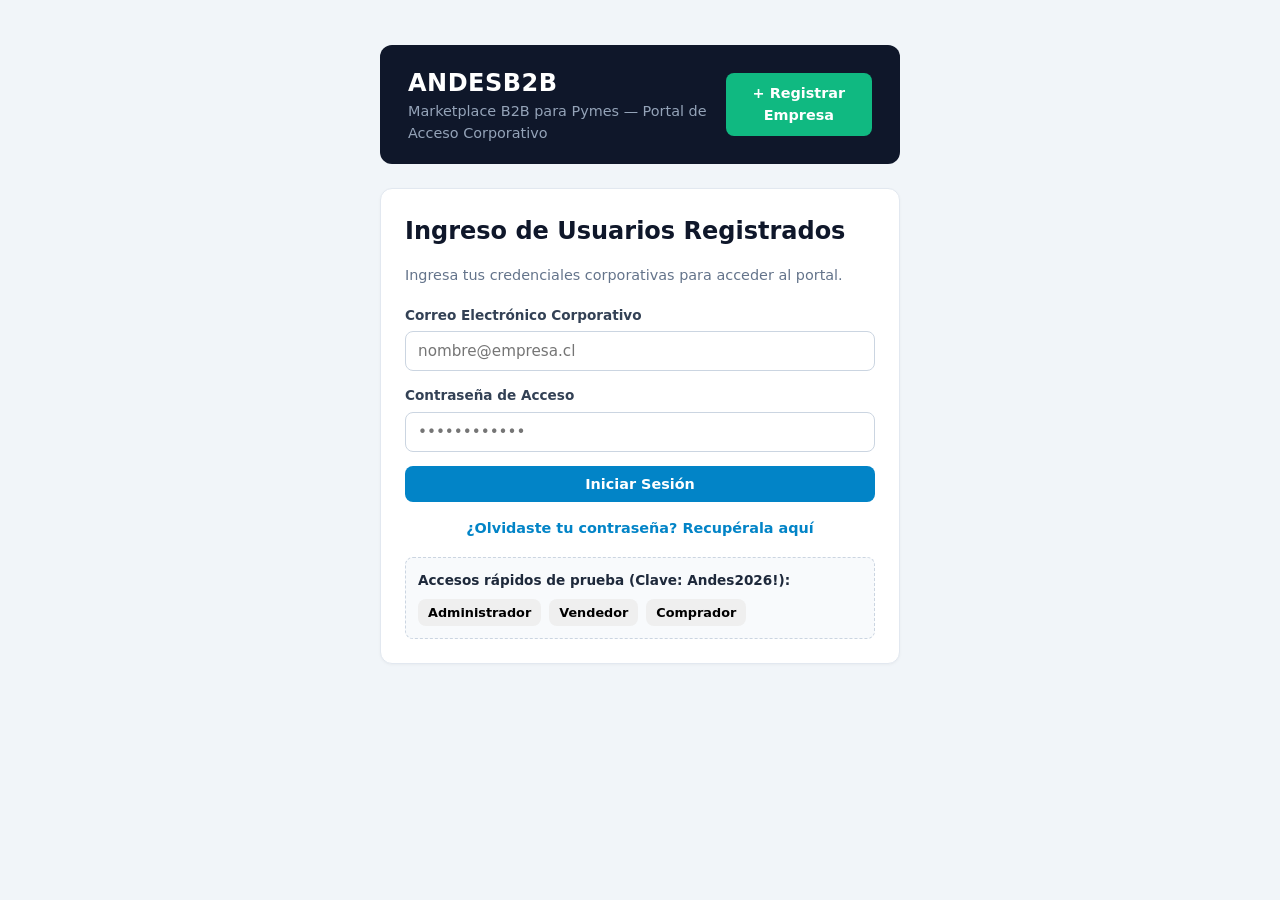
==== frontend/index.html @ 7d096dbf "Subida incial de proyecto" ====
<!DOCTYPE html>
<html lang="es">
<head>
    <meta charset="UTF-8">
    <meta name="viewport" content="width=device-width, initial-scale=1.0">
    <title>Iniciar Sesión — AndesB2B</title>
    <link rel="stylesheet" href="css/styles.css">
</head>
<body>
    <div class="auth-single-wrapper">
        <header class="public-header">
            <div>
                <h1>ANDESB2B</h1>
                <p>Marketplace B2B para Pymes — Portal de Acceso Corporativo</p>
            </div>
            <div>
                <a href="pantallas/registro.html" class="btn btn-success">+ Registrar Empresa</a>
            </div>
        </header>

        <div id="public-alert" class="alert hidden"></div>

        <div class="card auth-card-centered">
            <h2>Ingreso de Usuarios Registrados</h2>
            <p class="text-muted">Ingresa tus credenciales corporativas para acceder al portal.</p>

            <form id="form-login" onsubmit="iniciarSesion(event)" novalidate>
                <label>Correo Electrónico Corporativo</label>
                <input type="email" id="login-email" required placeholder="nombre@empresa.cl">

                <label>Contraseña de Acceso</label>
                <input type="password" id="login-password" required placeholder="••••••••••••">

                <button type="submit" class="btn btn-primary full-width">Iniciar Sesión</button>
            </form>

            <div class="auth-links">
                <a href="pantallas/recuperar.html">¿Olvidaste tu contraseña? Recupérala aquí</a>
            </div>

            <div class="demo-box">
                <p><strong>Accesos rápidos de prueba (Clave: Andes2026!):</strong></p>
                <div class="demo-buttons">
                    <button type="button" class="btn btn-sm" onclick="AutocompletarLogin('pfuentes@ferreteriaaustral.cl')">Administrador</button>
                    <button type="button" class="btn btn-sm" onclick="AutocompletarLogin('cgomez@ferreteriaaustral.cl')">Vendedor</button>
                    <button type="button" class="btn btn-sm" onclick="AutocompletarLogin('msoto@constructorasur.cl')">Comprador</button>
                </div>
            </div>
        </div>
    </div>

    <script src="js/validaciones.js"></script>
    <script src="js/auth.js"></script>
</body>
</html>
---- frontend/css/styles.css ----
* {
    box-sizing: border-box;
    margin: 0;
    padding: 0;
    font-family: 'Segoe UI', system-ui, -apple-system, sans-serif;
}

body {
    background-color: #f1f5f9;
    color: #1e293b;
    line-height: 1.5;
}

.hidden { display: none !important; }

/* Contenedores de Acceso Público */
.auth-wrapper {
    max-width: 1100px;
    margin: 30px auto;
    padding: 0 20px;
}

.auth-single-wrapper {
    max-width: 560px;
    margin: 45px auto;
    padding: 0 20px;
}

.auth-card-centered {
    padding: 32px;
}

.public-header {
    background-color: #0f172a;
    color: #ffffff;
    padding: 20px 28px;
    border-radius: 12px;
    display: flex;
    justify-content: space-between;
    align-items: center;
    margin-bottom: 24px;
}

.public-header h1 { font-size: 1.5rem; letter-spacing: 0.5px; }
.public-header p { color: #94a3b8; font-size: 0.9rem; }

.auth-grid {
    display: grid;
    grid-template-columns: 1fr 1fr;
    gap: 24px;
}

/* Tarjetas y Formularios */
.card {
    background: #ffffff;
    border: 1px solid #e2e8f0;
    border-radius: 12px;
    padding: 24px;
    margin-bottom: 20px;
    box-shadow: 0 1px 3px rgba(0,0,0,0.04);
}

.card h2, .card h3 {
    margin-bottom: 16px;
    color: #0f172a;
}

.section-subtitle {
    color: #0284c7 !important;
    font-size: 1rem;
    margin-bottom: 12px;
}

.text-muted {
    color: #64748b;
    font-size: 0.9rem;
    margin-bottom: 18px;
}

label {
    display: block;
    font-size: 0.85rem;
    font-weight: 600;
    margin-bottom: 6px;
    color: #334155;
}

input, select {
    width: 100%;
    padding: 10px 12px;
    border: 1px solid #cbd5e1;
    border-radius: 8px;
    margin-bottom: 14px;
    font-size: 0.95rem;
}

input:focus, select:focus {
    outline: none;
    border-color: #0284c7;
    box-shadow: 0 0 0 2px rgba(2,132,199,0.15);
}

.form-grid-2 {
    display: grid;
    grid-template-columns: 1fr 1fr;
    gap: 24px;
}

.form-grid-3 {
    display: grid;
    grid-template-columns: repeat(3, 1fr);
    gap: 16px;
}

/* Botones y Enlaces */
.btn, a.btn {
    padding: 10px 18px;
    border: none;
    border-radius: 8px;
    font-weight: 600;
    cursor: pointer;
    font-size: 0.9rem;
    text-decoration: none;
    display: inline-block;
    text-align: center;
    transition: opacity 0.15s;
}

.btn:hover, a.btn:hover { opacity: 0.92; }
.btn-primary { background-color: #0284c7; color: #fff; }
.btn-success { background-color: #10b981; color: #fff; }
.btn-danger { background-color: #ef4444; color: #fff; }
.btn-dark { background-color: #0f172a; color: #fff; }
.btn-outline { background-color: #e2e8f0; color: #334155; }
.btn-sm { padding: 6px 10px; font-size: 0.8rem; }
.full-width { width: 100%; }

.auth-links {
    margin-top: 16px;
    text-align: center;
    font-size: 0.9rem;
}

.auth-links a {
    color: #0284c7;
    text-decoration: none;
    font-weight: 600;
}

.auth-links a:hover {
    text-decoration: underline;
}

.demo-box {
    margin-top: 18px;
    padding: 12px;
    background: #f8fafc;
    border: 1px dashed #cbd5e1;
    border-radius: 8px;
    font-size: 0.85rem;
}

.demo-buttons {
    display: flex;
    gap: 8px;
    margin-top: 8px;
    flex-wrap: wrap;
}

/* Layout Principal con Barra Lateral */
.app-layout {
    display: flex;
    min-height: 100vh;
}

.sidebar {
    width: 260px;
    background-color: #0f172a;
    color: #f8fafc;
    display: flex;
    flex-direction: column;
    justify-content: space-between;
    padding: 20px;
    flex-shrink: 0;
}

.brand h2 { font-size: 1.35rem; color: #fff; }
.brand span { font-size: 0.8rem; color: #94a3b8; }

.nav-menu { margin: 24px 0; flex-grow: 1; }
.nav-group { margin-bottom: 18px; }
.nav-title {
    display: block;
    font-size: 0.72rem;
    font-weight: 700;
    color: #38bdf8;
    margin-bottom: 8px;
    letter-spacing: 0.5px;
}

.nav-link {
    width: 100%;
    text-align: left;
    background: transparent;
    border: none;
    color: #cbd5e1;
    padding: 9px 12px;
    border-radius: 8px;
    cursor: pointer;
    font-size: 0.9rem;
    margin-bottom: 4px;
}

.nav-link:hover, .nav-link.active {
    background-color: #0284c7;
    color: #ffffff;
}

.user-card {
    background-color: #1e293b;
    padding: 14px;
    border-radius: 10px;
    display: flex;
    flex-direction: column;
    gap: 4px;
    font-size: 0.85rem;
}

.badge-role { color: #38bdf8; font-weight: 600; }

/* Contenido Principal */
.main-content {
    flex-grow: 1;
    padding: 24px 32px;
    overflow-x: hidden;
}

.topbar {
    display: flex;
    justify-content: space-between;
    align-items: center;
    background: #fff;
    padding: 16px 24px;
    border-radius: 12px;
    border: 1px solid #e2e8f0;
    margin-bottom: 24px;
}

.comision-pill {
    background: #eff6ff;
    border: 1px solid #bfdbfe;
    color: #1d4ed8;
    padding: 8px 14px;
    border-radius: 8px;
    font-size: 0.9rem;
}

/* KPIs y Grillas */
.kpi-grid {
    display: grid;
    grid-template-columns: repeat(3, 1fr);
    gap: 20px;
}

.kpi-card h3 { font-size: 1.7rem; margin: 8px 0; }
.kpi-label { font-size: 0.78rem; font-weight: 700; color: #64748b; }
.kpi-danger { background: #fef2f2; border-color: #fecaca; }
.kpi-danger h3 { color: #dc2626; }

.filter-bar {
    display: grid;
    grid-template-columns: 2fr 1fr;
    gap: 16px;
    margin-bottom: 16px;
}

.product-grid {
    display: grid;
    grid-template-columns: repeat(auto-fill, minmax(250px, 1fr));
    gap: 18px;
}

.product-item {
    border: 1px solid #e2e8f0;
    border-radius: 10px;
    padding: 16px;
    background: #f8fafc;
}

.product-price {
    font-size: 1.25rem;
    font-weight: 700;
    color: #0284c7;
    margin: 8px 0;
}

/* Tablas */
.table-responsive { overflow-x: auto; }
table {
    width: 100%;
    border-collapse: collapse;
    font-size: 0.9rem;
}

th {
    background-color: #0f172a;
    color: #ffffff;
    text-align: left;
    padding: 11px 14px;
    font-size: 0.8rem;
}

td {
    padding: 12px 14px;
    border-bottom: 1px solid #e2e8f0;
}

.badge {
    padding: 4px 10px;
    border-radius: 999px;
    font-size: 0.75rem;
    font-weight: 700;
}

.badge-warn { background: #fef3c7; color: #b45309; }
.badge-info { background: #e0f2fe; color: #0369a1; }
.badge-success { background: #d1fae5; color: #047857; }
.badge-danger { background: #fee2e2; color: #b91c1c; }

/* Alertas */
.alert {
    padding: 12px 18px;
    border-radius: 8px;
    margin-bottom: 18px;
    font-weight: 600;
    background: #e0f2fe;
    color: #0369a1;
    border: 1px solid #bae6fd;
}

.alert-danger {
    background: #fef2f2 !important;
    color: #b91c1c !important;
    border: 1px solid #fecaca !important;
}

.alert-success {
    background: #f0fdf4 !important;
    color: #047857 !important;
    border: 1px solid #bbf7d0 !important;
}

.simulador-box {
    background: #f0fdf4;
    border: 1px solid #bbf7d0;
    padding: 10px;
    border-radius: 8px;
    font-size: 0.85rem;
}

/* Diseño Responsivo */
@media (max-width: 900px) {
    .app-layout { flex-direction: column; }
    .sidebar { width: 100%; }
    .auth-grid, .form-grid-2, .form-grid-3, .kpi-grid, .filter-bar {
        grid-template-columns: 1fr;
    }
    .topbar { flex-direction: column; gap: 10px; align-items: flex-start; }
}
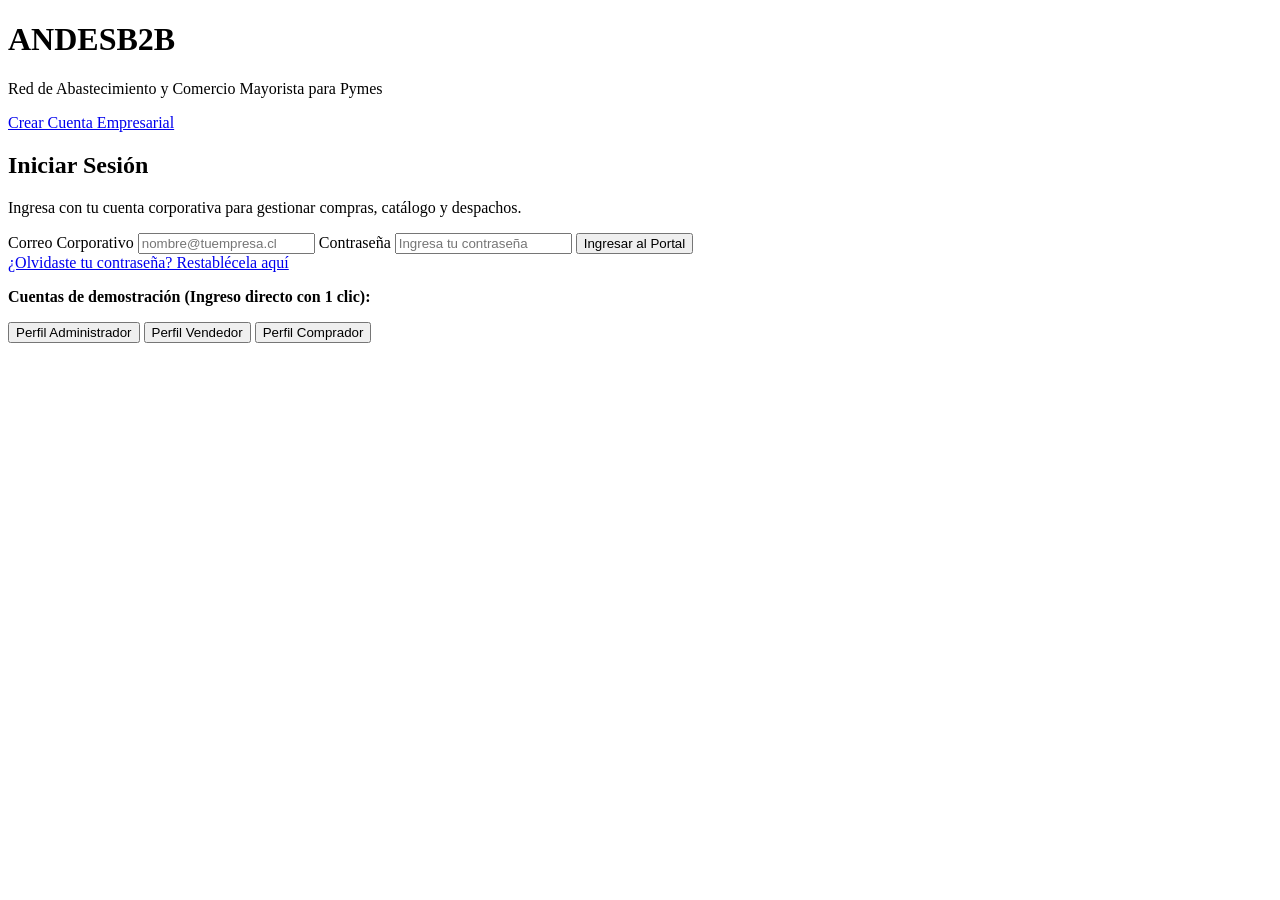
==== commit a54d715f: "Acutalizacion de modilos y estilos" ====
--- a/frontend/index.html
+++ b/frontend/index.html
@@ -3,53 +3,53 @@
 <head>
     <meta charset="UTF-8">
     <meta name="viewport" content="width=device-width, initial-scale=1.0">
-    <title>Iniciar Sesión — AndesB2B</title>
-    <link rel="stylesheet" href="css/styles.css">
+    <title>Acceso Corporativo — AndesB2B</title>
+    <link rel="stylesheet" href="/css/styles.css">
 </head>
 <body>
     <div class="auth-single-wrapper">
         <header class="public-header">
             <div>
                 <h1>ANDESB2B</h1>
-                <p>Marketplace B2B para Pymes — Portal de Acceso Corporativo</p>
+                <p>Red de Abastecimiento y Comercio Mayorista para Pymes</p>
             </div>
             <div>
-                <a href="pantallas/registro.html" class="btn btn-success">+ Registrar Empresa</a>
+                <a href="/pantallas/registro.html" class="btn btn-success">Crear Cuenta Empresarial</a>
             </div>
         </header>
 
         <div id="public-alert" class="alert hidden"></div>
 
         <div class="card auth-card-centered">
-            <h2>Ingreso de Usuarios Registrados</h2>
-            <p class="text-muted">Ingresa tus credenciales corporativas para acceder al portal.</p>
+            <h2>Iniciar Sesión</h2>
+            <p class="text-muted">Ingresa con tu cuenta corporativa para gestionar compras, catálogo y despachos.</p>
 
             <form id="form-login" onsubmit="iniciarSesion(event)" novalidate>
-                <label>Correo Electrónico Corporativo</label>
-                <input type="email" id="login-email" required placeholder="nombre@empresa.cl">
+                <label>Correo Corporativo</label>
+                <input type="email" id="login-email" required placeholder="nombre@tuempresa.cl">
 
-                <label>Contraseña de Acceso</label>
-                <input type="password" id="login-password" required placeholder="••••••••••••">
+                <label>Contraseña</label>
+                <input type="password" id="login-password" required placeholder="Ingresa tu contraseña">
 
-                <button type="submit" class="btn btn-primary full-width">Iniciar Sesión</button>
+                <button type="submit" class="btn btn-primary full-width">Ingresar al Portal</button>
             </form>
 
             <div class="auth-links">
-                <a href="pantallas/recuperar.html">¿Olvidaste tu contraseña? Recupérala aquí</a>
+                <a href="/pantallas/recuperar.html">¿Olvidaste tu contraseña? Restablécela aquí</a>
             </div>
 
             <div class="demo-box">
-                <p><strong>Accesos rápidos de prueba (Clave: Andes2026!):</strong></p>
+                <p><strong>Cuentas de demostración (Ingreso directo con 1 clic):</strong></p>
                 <div class="demo-buttons">
-                    <button type="button" class="btn btn-sm" onclick="AutocompletarLogin('pfuentes@ferreteriaaustral.cl')">Administrador</button>
-                    <button type="button" class="btn btn-sm" onclick="AutocompletarLogin('cgomez@ferreteriaaustral.cl')">Vendedor</button>
-                    <button type="button" class="btn btn-sm" onclick="AutocompletarLogin('msoto@constructorasur.cl')">Comprador</button>
+                    <button type="button" class="btn btn-sm" onclick="AutocompletarLogin('pfuentes@ferreteriaaustral.cl')">Perfil Administrador</button>
+                    <button type="button" class="btn btn-sm" onclick="AutocompletarLogin('cgomez@ferreteriaaustral.cl')">Perfil Vendedor</button>
+                    <button type="button" class="btn btn-sm" onclick="AutocompletarLogin('msoto@constructorasur.cl')">Perfil Comprador</button>
                 </div>
             </div>
         </div>
     </div>
 
-    <script src="js/validaciones.js"></script>
-    <script src="js/auth.js"></script>
+    <script src="/js/validaciones.js"></script>
+    <script src="/js/auth.js"></script>
 </body>
 </html>
